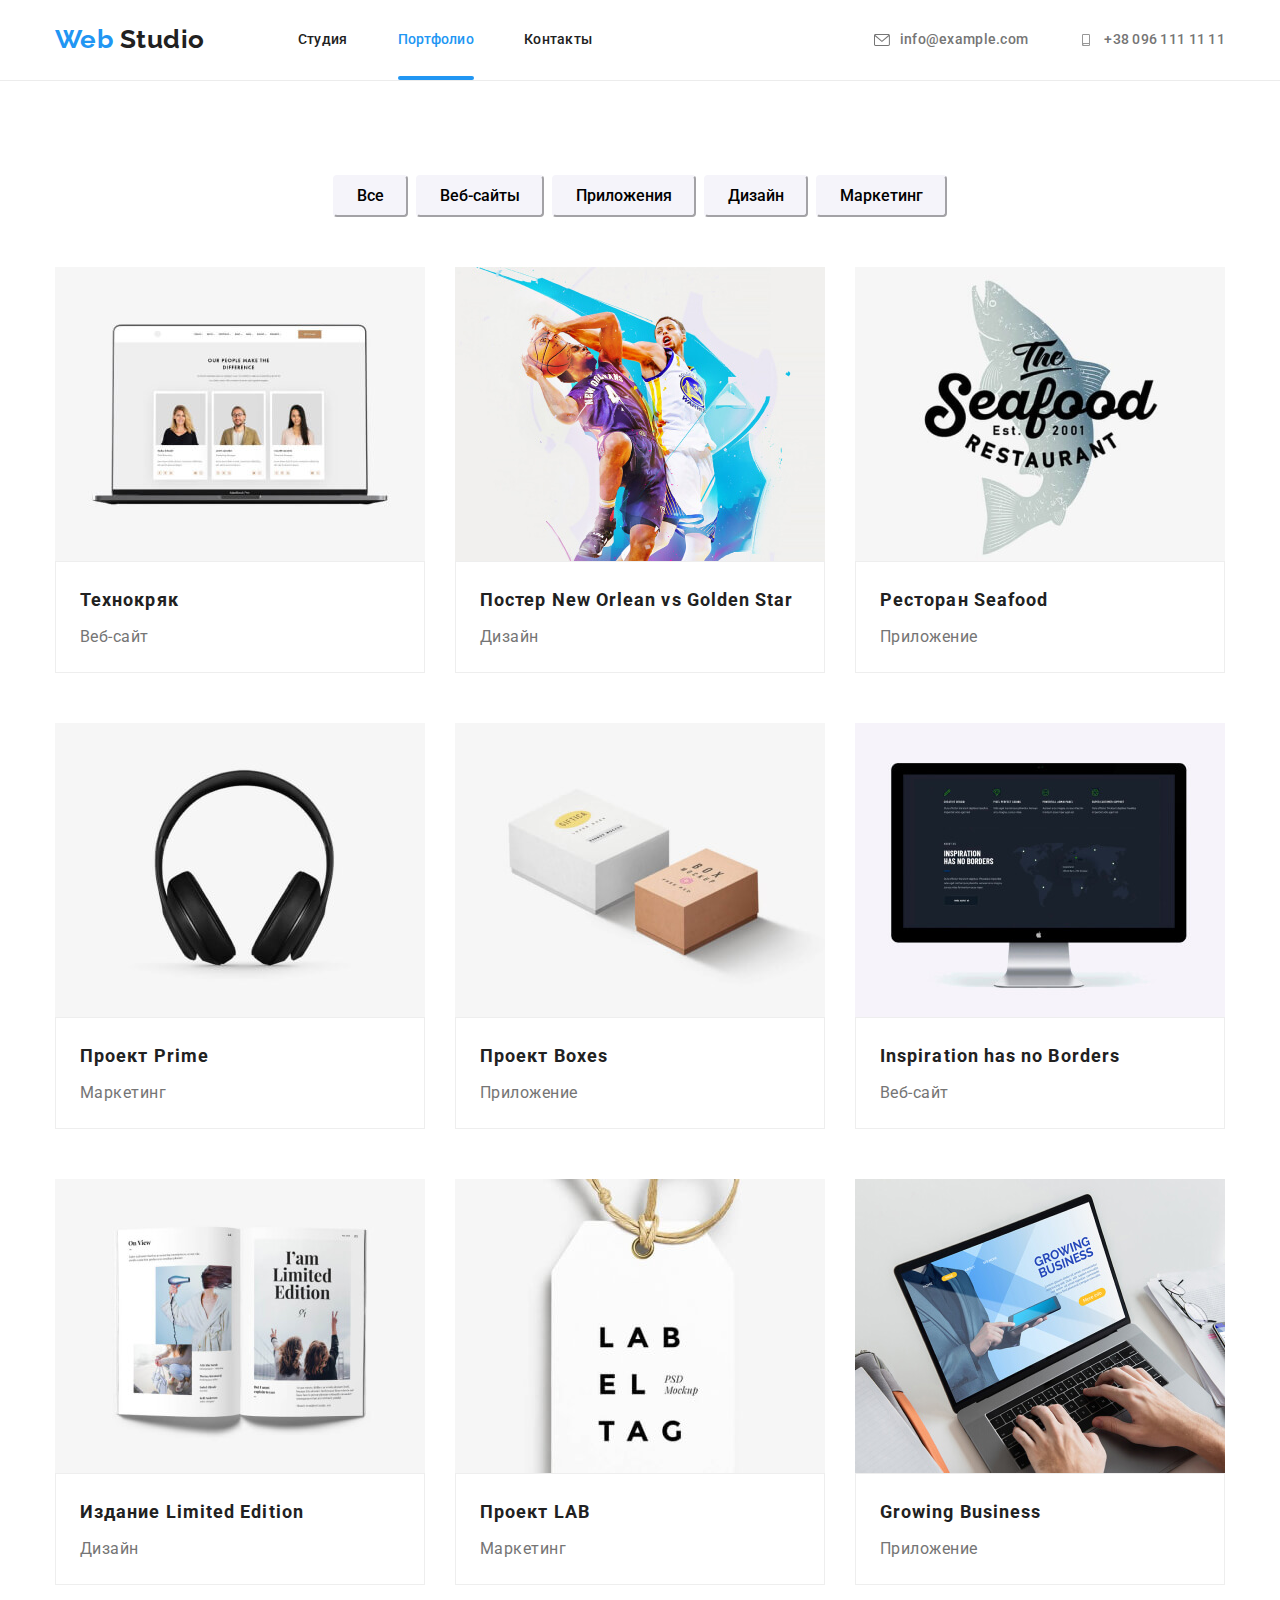
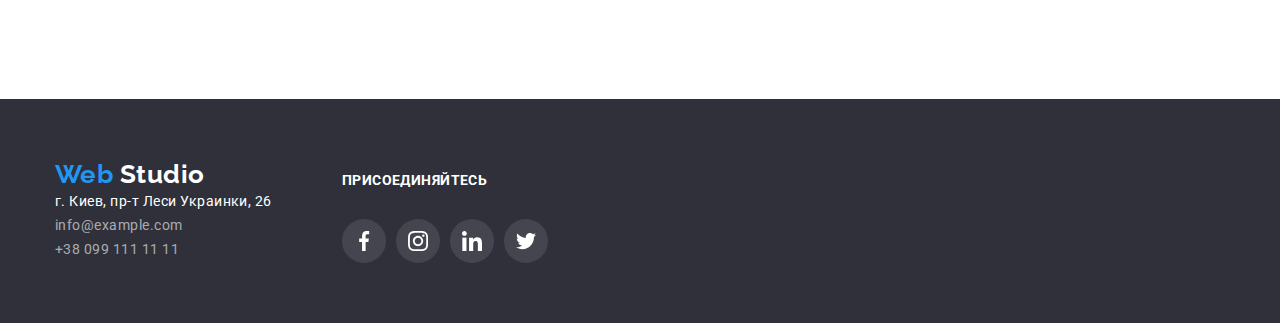
==== portfolio.html @ c6fcae89 "hw6" ====
<!DOCTYPE html>
<html lang="en">

<head>
	<meta charset="UTF-8" />
	<meta name="viewport" content="width=device-width, initial-scale=1.0" />
	<title>Портфолио</title>
	<link
		href="https://fonts.googleapis.com/css2?family=Raleway:wght@700&family=Roboto:wght@400;500;700;900&display=swap"
		rel="stylesheet" />
	<link rel="stylesheet"
		href="https://cdnjs.cloudflare.com/ajax/libs/modern-normalize/1.0.0/modern-normalize.min.css" />
	<link rel="stylesheet" href="./css/styles.css" />
</head>

<body>
	<header>
		<div class="container flex-nav">
			<nav class="main-nav">
				<a href="./index.html" class="logo">
					<span class="logo-focus">Web</span>
					Studio
				</a>
				<ul class="site-nav">
					<li class="nav-item">
						<a class="link" href="./index.html">Студия</a>
					</li>
					<li class="nav-item">
						<a class="link active" href="./portfolio.html">Портфолио</a>
					</li>
					<li class="nav-item"><a class="link" href="">Контакты</a></li>
				</ul>
			</nav>
			<ul class="site-nav">
				<li class="nav-item">
					<a class="header-contacts link" target="_blank" rel="noopener noreferer"
						href="mailto:info@example.com">
						<svg class="contacts-logo">
							<use href="./images/phone/symbol-defs.svg#icon-envelope"></use>
						</svg>
						info@example.com
					</a>
				</li>
				<li class="nav-item">
					<a class="link header-contacts" target="_blank" rel="noopener noreferer"
						href="href"="tel:+380991111111">
						<svg class="contacts-logo">
							<use href="./images/phone/symbol-defs.svg#icon-smartphone"></use>
						</svg>
						+38 096 111 11 11
					</a>
				</li>
			</ul>
		</div>
	</header>
	<main>
		<section class="section">
			<div class="container">
				<ul class="portfolio-filter">
					<li class="filter-item">
						<button type="button" class="filter-button">Все</button>
					</li>
					<li class="filter-item">
						<button type="button" class="filter-button">Веб-сайты</button>
					</li>
					<li class="filter-item">
						<button type="button" class="filter-button">Приложения</button>
					</li>
					<li class="filter-item">
						<button type="button" class="filter-button">Дизайн</button>
					</li>
					<li class="filter-item"><button type="button" class="filter-button">Маркетинг</button></li>
				</ul>

				<h1 class="visually-hidden">Наши работы</h1>
				<ul class="portfolio">
					<li class="portfolio-item">
						<div class="image-overlay">
							<img class="img-block" src="./images/portfolio/img.jpg" width="370" height="294"
								alt="Картинка Технокряк" />
							<div class="text-image">Технокряк это современная площадка распространения
								коронавируса. Компании используют эту платформу для цифрового шпионажа и атак на
								защищённые сервера конкурентов.</div>
						</div>

						<div class="portfolio-text">
							<h2 class="portfolio-title">Технокряк</h2>
							<p class="text">Веб-сайт</p>
						</div>
					</li>
					<li class="portfolio-item">
						<img class="img-block" src="./images/portfolio/img-1.jpg" width="370" height="294"
							alt="Картинка Постер New Orlean vs Golden Star" />

						<div class="portfolio-text">
							<h2 class="portfolio-title">Постер New Orlean vs Golden Star</h2>
							<p class="text">Дизайн</p>
						</div>
					</li>
					<li class="portfolio-item">
						<img class="img-block" src="./images/portfolio/img-2.jpg" width="370" height="294"
							alt="Картинка Ресторан Seafood" />
						<div class="portfolio-text">
							<h2 class="portfolio-title">Ресторан Seafood</h2>
							<p class="text">Приложение</p>
						</div>
					</li>
					<li class="portfolio-item">
						<img class="img-block" src="./images/portfolio/img-3.jpg" width="370" height="294"
							alt="Картинка Проект Prime" />
						<div class="portfolio-text">
							<h2 class="portfolio-title">Проект Prime</h2>
							<p class="text">Маркетинг</p>
						</div>
					</li>
					<li class="portfolio-item">
						<img class="img-block" src="./images/portfolio/img-4.jpg" width="370" height="294"
							alt="Картинка Проект Boxes" />
						<div class="portfolio-text">
							<h2 class="portfolio-title">Проект Boxes</h2>
							<p class="text">Приложение</p>
						</div>
					</li>
					<li class="portfolio-item">
						<img class="img-block" src="./images/portfolio/img-5.jpg" width="370" height="294"
							alt="Картинка Inspiration has no Borders" />
						<div class="portfolio-text">
							<h2 class="portfolio-title">Inspiration has no Borders</h2>
							<p class="text">Веб-сайт</p>
						</div>
					</li>
					<li class="portfolio-item">
						<img class="img-block" src="./images/portfolio/img-6.jpg" width="370" height="294"
							alt="Картинка Издание Limited Edition" />
						<div class="portfolio-text">
							<h2 class="portfolio-title">Издание Limited Edition</h2>
							<p class="text">Дизайн</p>
						</div>
					</li>
					<li class="portfolio-item">
						<img class="img-block" src="./images/portfolio/img-7.jpg" width="370" height="294"
							alt="Картинка Проект LAB" />
						<div class="portfolio-text">
							<h2 class="portfolio-title">Проект LAB</h2>
							<p class="text">Маркетинг</p>
						</div>
					</li>
					<li class="portfolio-item">
						<img class="img-block" src="./images/portfolio/img-8.jpg" width="370" height="294"
							alt="Картинка Growing Business" />
						<div class="portfolio-text">
							<h2 class="portfolio-title">Growing Business</h2>
							<p class="text">Приложение</p>
						</div>
					</li>
				</ul>
			</div>
		</section>
	</main>
	<footer>
		<div class="container flex">
			<div>
				<a href="./index.html" class="logo">
					<span class="logo-focus">Web</span>
					Studio
				</a>
				<address>
					<ul>
						<li>
							<a class="footer-adress" target="_blank" rel="noopener noreferer"
								href="https://goo.gl/maps/dYgreAJpqMBWoAhu7">
								г. Киев, пр-т Леси Украинки, 26
							</a>
						</li>
						<li>
							<a class="footer-adress dark" target="_blank" rel="noopener noreferer"
								href="mailto:info@example.com">
								info@example.com
							</a>
						</li>
						<li>
							<a class="footer-adress dark" target="_blank" rel="noopener noreferer"
								href="tel:+380991111111">
								+38 099 111 11 11
							</a>
						</li>
					</ul>
				</address>
			</div>
			<div class="futer-socials">
				<p class="futer-text">присоединяйтесь</p>
				<ul class="socials">
					<li class="social-icon">
						<a href="" class="social-link black-link">
							<svg class="social-logo">
								<use href="./images/socials/sprite-socials.svg#icon-facebook-1"></use>
							</svg>
						</a>
					</li>
					<li class="social-icon">
						<a href="" class="social-link black-link">
							<svg class="social-logo">
								<use href="./images/socials/sprite-socials.svg#icon-instagram-2"></use>
							</svg>
						</a>
					</li>
					<li class="social-icon">
						<a href="" class="social-link black-link">
							<svg class="social-logo">
								<use href="./images/socials/sprite-socials.svg#icon-linkedin-1"></use>
							</svg>
						</a>
					</li>
					<li class="social-icon">
						<a href="" class="social-link black-link">
							<svg class="social-logo">
								<use href="./images/socials/sprite-socials.svg#icon-twitter-1"></use>
							</svg>
						</a>
					</li>
				</ul>
			</div>
		</div>
	</footer>
</body>

</html>
---- css/styles.css ----
/*main text color #212121; */
/*additional text color #757575;*/
/* accent color text #2196F3; */
/*background color #FFFFFF;*/
/* background top color 2F303A */
/*background team color #F5F4FA;  */
:root {
  --background-color: #ffffff;
  --main-text-color: #757575;
  --focus-color: #2196f3;
  --title-color: #212121;
  --grey-bkg: #f5f4fa;
  --grey-logo: #afb1b8;
}

header {
  border-bottom: 1px solid #ececec;
}

.img-block {
  display: block;
}

.visually-hidden {
  position: absolute !important;
  clip: rect(1px 1px 1px 1px);
  clip: rect(1px, 1px, 1px, 1px);
  padding: 0 !important;
  border: 0 !important;
  height: 1px !important;
  width: 1px !important;
  overflow: hidden;
}

.section {
  padding-bottom: 94px;
  padding-top: 94px;
}

body {
  background-color: var(--background-color);
  color: var(--main-text-color);
  font-family: Roboto, sans-serif;
  letter-spacing: 0.03em;
}

.container {
  width: 1200px;
  padding-left: 15px;
  padding-right: 15px;
  margin-left: auto;
  margin-right: auto;
  /* outline: 2px solid blue; */
}

ul {
  list-style: none;
  margin: 0;
  padding: 0px;
}

h1,
h2,
h3 {
  color: var(--title-color);
  margin-top: 0px;
}

.logo {
  list-style: none;
  color: var(--title-color);
  font-family: Raleway, sans-serif;
  font-weight: 700;
  font-size: 26px;
  line-height: 1.2;
}

.logo-focus {
  color: var(--focus-color);
}

/* a {
  text-decoration: none;
} */

/* site nav */
header * {
  text-decoration: none;
  /* padding-bottom: 32px;
  padding-top: 32px; */
}

.site-nav {
  font-weight: 500;
  font-size: 14px;
  line-height: 1.14;
  letter-spacing: 0.02em;
  text-decoration: none;
  display: flex;
  margin-left: auto;
}

.main-nav {
  display: flex;
  align-items: center;
}

.flex-nav {
  display: flex;
  align-items: center;
  /* padding-bottom: 25px;
  padding-top: 24px; */

}

.header-contacts .link {
  /* display: flex; */
  color: var(--main-text-color);
  align-items: center;
}

.contacts-logo {
  fill: var(--main-text-color);
  width: 16px;
  height: 12px;
  margin-right: 10px;
  transition-property: color;
  transition-duration: 250ms;
  transition-timing-function: cubic-bezier(0.4, 0, 0.2, 1);
}

.main-nav .logo {
  margin-right: 93px;
}

/* .site-nav .nav-item {
  margin-right: 50px;
} */

.site-nav .nav-item:not(:last-child) {
  margin-right: 50px;
}

.site-nav .link:hover,
.site-nav .link:focus {
  color: var(--focus-color);
}

.link:hover .contacts-logo,
.link:focus .contacts-logo {
  fill: var(--focus-color);
}

.link {
  color: var(--title-color);
  display: block;
  padding-top: 32px;
  padding-bottom: 32px;
  transition-property: color;
  transition-duration: 250ms;
  transition-timing-function: cubic-bezier(0.4, 0, 0.2, 1);
}

.header-contacts.link {
  display: flex;
  color: var(--main-text-color);
  align-items: center;
}

.site-nav .link.active {
  color: var(--focus-color);
}

.nav-item {
  position: relative;
}

.active::after {
  content: '';
  position: absolute;
  width: 100%;
  height: 4px;
  border-radius: 2px;
  background-color: var(--focus-color);
  left: 0px;
  bottom: 0px;

}

/* Hero section */
.hero {
  background-color: #2f303a;
  letter-spacing: 0.06em;
  text-align: center;
  padding-top: 200px;
  padding-bottom: 280px;
}

.overlay {
  height: 600px;
  max-width: 1600px;
  margin-left: auto;
  margin-right: auto;
  background-image: linear-gradient(to right, rgba(47, 48, 58, 0.4), rgba(47, 48, 58, 0.4)),
    url(../images/hero/herobg.jpg);
  /* background-image: url(../images/hero/herobg.jpg); */
  background-size: cover;
  background-repeat: no-repeat;
  background-position: top center;
}

.hero .container {
  max-width: 696px;
}

.hero-title {
  color: var(--background-color);
  font-weight: 900;
  font-size: 44px;
  line-height: 1.36;
  text-align: center;
  text-transform: uppercase;
  margin-bottom: 30px;
}

.hero-button {
  color: var(--background-color);
  background-color: var(--focus-color);
  font-weight: 700;
  font-size: 16px;
  border: 0px;
  line-height: 1.87;
  text-align: center;
  border-radius: 4px;
  padding: 10px 32px;
  min-width: 200px;
  box-shadow: 0px 4px 4px rgba(0, 0, 0, 0.15);
}

/* advantages */
.advantage {
  font-size: 14px;
  line-height: 1.71;
}

.adv-list {
  display: flex;
}

.adv-item::before {
  content: "";
  height: 120px;
  display: block;

  background-size: 65px 70px;
  background-repeat: no-repeat;
  background-position: center;
  background-color: var(--grey-bkg);
  border-radius: 4px;
  margin-bottom: 30px;
}

.adv-detail::before {
  background-image: url(../images/hero/icons/Vector.svg);
}

.adv-punctual::before {
  background-image: url(../images/hero/icons/Vector-1.svg);
}

.adv-planing::before {
  background-image: url(../images/hero/icons/Vector-2.svg);
}

.adv-tech::before {
  background-image: url(../images/hero/icons/Vector-3.svg);
}

.adv-item {
  width: calc((100% - 30px * 3) / 4);
}

.adv-item:not(:last-child) {
  margin-right: 30px;
}

.advantage-title {
  font-weight: 700;
  font-size: 14px;
  line-height: 1.14;
  text-transform: uppercase;
  margin-bottom: 10px;
}

.text {
  margin: 0px;
}

/* Section-services */
.section-services {
  padding-top: 0px;
}

.list-services {
  display: flex;
}

.item-services {
  width: calc((100% - 30px * 2) / 3);
  position: relative;
}

.service-title {
  position: absolute;
  display: flex;
  align-items: center;
  justify-content: center;

  left: 0;
  bottom: 0;
  width: 100%;
  height: 70px;
  margin: 0px;
  font-size: 14px;
  line-height: 1.14;
  text-align: center;
  letter-spacing: 0.03em;
  text-transform: uppercase;
  color: var(--background-color);
  background-color: rgba(47, 48, 58, 0.8);
}

.item-services:not(:last-child) {
  margin-right: 30px;
}

/* Section team */
.section-title {
  color: var(--title-color);
  font-weight: 700;
  font-size: 36px;
  line-height: 1.17;
  text-align: center;
  margin-bottom: 50px;
}

.team-list {
  display: flex;
  justify-content: center;
}

.socials {
  display: inline-flex;
  margin-top: 16px;
}

.social-icon:not(:last-child) {
  margin-right: 10px;
}

.social-link {
  display: flex;
  width: 44px;
  height: 44px;
  justify-content: center;
  align-items: center;
  border-radius: 50%;
  transition-property: background-color;
  transition-duration: 250ms;
  transition-timing-function: cubic-bezier(0.4, 0, 0.2, 1);
}

.social-link:hover .social-logo,
.social-link:focus .social-logo {
  fill: var(--background-color);
}

.social-link:hover,
.social-link:focus {
  background-color: var(--focus-color);
}

.social-logo {
  fill: var(--grey-logo);
  width: 20px;
  height: 20px;
  transition-property: fill;
  transition-duration: 250ms;
  transition-timing-function: cubic-bezier(0.4, 0, 0.2, 1);
}

.section-team {
  font-size: 16px;
  line-height: 1.19;
  text-align: center;
  background: var(--grey-bkg);
}

.team-member {
  width: calc((100% - 30px * 3) / 4);
}

.team-member:not(:last-child) {
  margin-right: 30px;
}

.member-title {
  font-weight: 500;
  margin-bottom: 10px;
  margin-top: 30px;
}

.team-member {
  padding-bottom: 30px;
  background-color: var(--background-color);
  box-shadow: 0px 1px 3px rgba(0, 0, 0, 0.12), 0px 1px 1px rgba(0, 0, 0, 0.14), 0px 2px 1px rgba(0, 0, 0, 0.2);
  border-radius: 0px 0px 4px 4px;
}

/* Clients section */
.clients-list {
  display: flex;
}

.client-item {
  width: calc((100% - 30px * 5) / 6);
}

.client-item:not(:last-child) {
  margin-right: 30px;
}

.client-link {
  padding: 20px;
  text-align: center;
  display: block;
  height: 90px;
  color: var(--grey-logo);
  border: 1px solid var(--grey-logo);
  border-radius: 4px;
  transition-property: color, border;
  transition-duration: 250ms;
  transition-timing-function: cubic-bezier(0.4, 0, 0.2, 1);
}

.client-link:hover,
.client-link:focus {
  color: var(--focus-color);
  border: 1px solid var(--focus-color);
}

.client-logo {
  fill: currentColor;
  height: 100%;
  width: 100%;

}

/* footer */
footer {
  background-color: #2f303a;
  padding-top: 60px;
  padding-bottom: 60px;
}

footer .logo {
  color: var(--background-color);
  text-decoration: none;
  margin-bottom: 20px;
}

.footer-adress {
  font-size: 14px;
  line-height: 1.71;
  color: var(--background-color);
  font-style: normal;
  text-decoration: none;
  margin-bottom: 9px;
}

.black-link {
  background-color: rgba(255, 255, 255, 0.1);
}

.black-link .social-logo {
  fill: var(--background-color);
}

.futer-text {
  font-family: Roboto, sans-serif;
  font-style: normal;
  font-weight: bold;
  font-size: 14px;
  line-height: 1.14;
  letter-spacing: 0.03em;
  text-transform: uppercase;

  color: var(--background-color);
}

.flex {
  display: flex;
}

.futer-socials {
  margin-left: 70px;
}

.dark {
  color: rgba(255, 255, 255, 0.6);
}

/* Bakdrop віпадающее окно */
.backdrop {
  padding: 50px;
  position: fixed;
  top: 0;
  right: 0;
  width: 100%;
  height: 100%;
  background: rgba(0, 0, 0, 0.2);
  transition-duration: 250ms;
  transition-timing-function: cubic-bezier(0.4, 0, 0.2, 1);
}

.backdrop.is-hidden {
  opacity: 0;
  pointer-events: none;
}

.form-logo {
  width: 15px;
  height: 15px;
  fill: var(--title-color);
  position: absolute;
  top: 50%;
  transform: translateY(-50%);
  left: 15px;


}

.input-name {
  position: absolute;
  left: 0px;
  top: -4px;
  transform: translateY(-100%);

}

.modal {
  /* min-width: 528px;
  min-height: 581px;
  background-color: var(--background-color);
  position: absolute;
  top: 50%;
  left: 50%;
  transform: translate(-50%, -50%); */

}


.modal-form {
  min-width: 528px;
  min-height: 581px;
  margin-left: auto;
  margin-right: auto;
  background-color: var(--background-color);
  position: absolute;
  top: 50%;
  left: 50%;
  transform: translate(-50%, -50%);
  padding: 40px 39px 40px 41px;
  box-shadow: 0px 1px 3px rgba(0, 0, 0, 0.12), 0px 1px 1px rgba(0, 0, 0, 0.14), 0px 2px 1px rgba(0, 0, 0, 0.2);
  border-radius: 4px;
  text-align: center;

}

.form-title {
  font-size: 20px;
  line-height: 1.15;
  text-align: center;
  letter-spacing: 0.03em;
  margin-bottom: 30px;
}

.form-field {
  font-size: 12px;
  line-height: 1.167;
  letter-spacing: 0.01em;
  margin-bottom: 28px;
  text-align: left;
}

.form-label {
  display: flex;
  flex-direction: column;
  position: relative;

}

.form-input {
  border: 1px solid rgba(33, 33, 33, 0.2);
  border-radius: 4px;
  padding: 0px 0px 0px 42px;
  min-height: 40px;
}

.form-field textarea::placeholder {
  color: rgba(117, 117, 117, 0.5);
}

.form-button {
  color: var(--background-color);
  background-color: var(--focus-color);
  font-weight: 700;
  font-size: 16px;
  border: 0px;
  line-height: 1.875;
  border-radius: 4px;
  padding: 10px 55px;
  min-width: 200px;
  box-shadow: 0px 4px 4px rgba(0, 0, 0, 0.15);
  margin-top: 30px;
}


.modal-button {
  position: absolute;
  padding: 0px;
  top: 4px;
  right: 4px;
  border: none;
  border-radius: 50%;
  background-color: var(--background-color);
}

/* portfolio styles */
.portfolio {
  display: flex;
  flex-wrap: wrap;
  margin: -15px;
}

.portfolio-item {
  /* border: 1px solid #eeeeee; */
  padding-bottom: 20px;
  margin: 15px;
  /* width: 370px; */
  width: calc((100% - 15px * 6) / 3);
}

.portfolio-title {
  color: var(--title-color);
}

.filter-button {
  background-color: var(--grey-bkg);
  font-weight: 500;
  font-size: 16px;
  line-height: 1.62;
  border-radius: 4px;
  padding: 6px 22px;
  border-color: var(--grey-bkg);

  transition-property: color, background-color, bordborder-color, box-shadow;
  transition-duration: 250ms;
  transition-timing-function: cubic-bezier(0.4, 0, 0.2, 1);

}

.filter-button:hover,
.filter-button:focus {
  color: var(--background-color);
  background-color: var(--focus-color);
  border-color: var(--focus-color);
  box-shadow: 0px 3px 1px rgba(0, 0, 0, 0.1), 0px 1px 2px rgba(0, 0, 0, 0.08), 0px 2px 2px rgba(0, 0, 0, 0.12);
}

.portfolio-filter {
  display: flex;
  justify-content: center;
  margin-bottom: 50px;
}

.filter-item:not(:last-child) {
  margin-right: 8px;
}

.image-overlay {
  position: relative;
  overflow: hidden;
}

.text-image {
  position: absolute;
  width: 100%;
  height: 100%;
  left: 0;
  bottom: 0;
  padding: 63px 24px;
  /* font-family: Roboto;
font-style: normal;
font-weight: normal; */
  font-size: 18px;
  line-height: 1.56;
  letter-spacing: 0.03em;
  color: var(--background-color);
  background-color: rgba(33, 150, 243, 0.9);
  transform: translateY(100%);
}

.is-hidden {
  opacity: 0;
  pointer-events: none;
}

.portfolio-item:hover .text-image {
  transform: translateY(0%);
  transition-duration: 250ms;
  transition-timing-function: cubic-bezier(0.4, 0, 0.2, 1);

}

.portfolio-title {
  font-size: 18px;
  line-height: 2;
  letter-spacing: 0.06em;
  /* margin-top: 20px; */
  margin-bottom: 4px;
}

.portfolio-text {
  border: 1px solid #eeeeee;
  padding: 20px 24px;
}

.portfolio-item .text {
  font-size: 16px;
  line-height: 1.87;
}
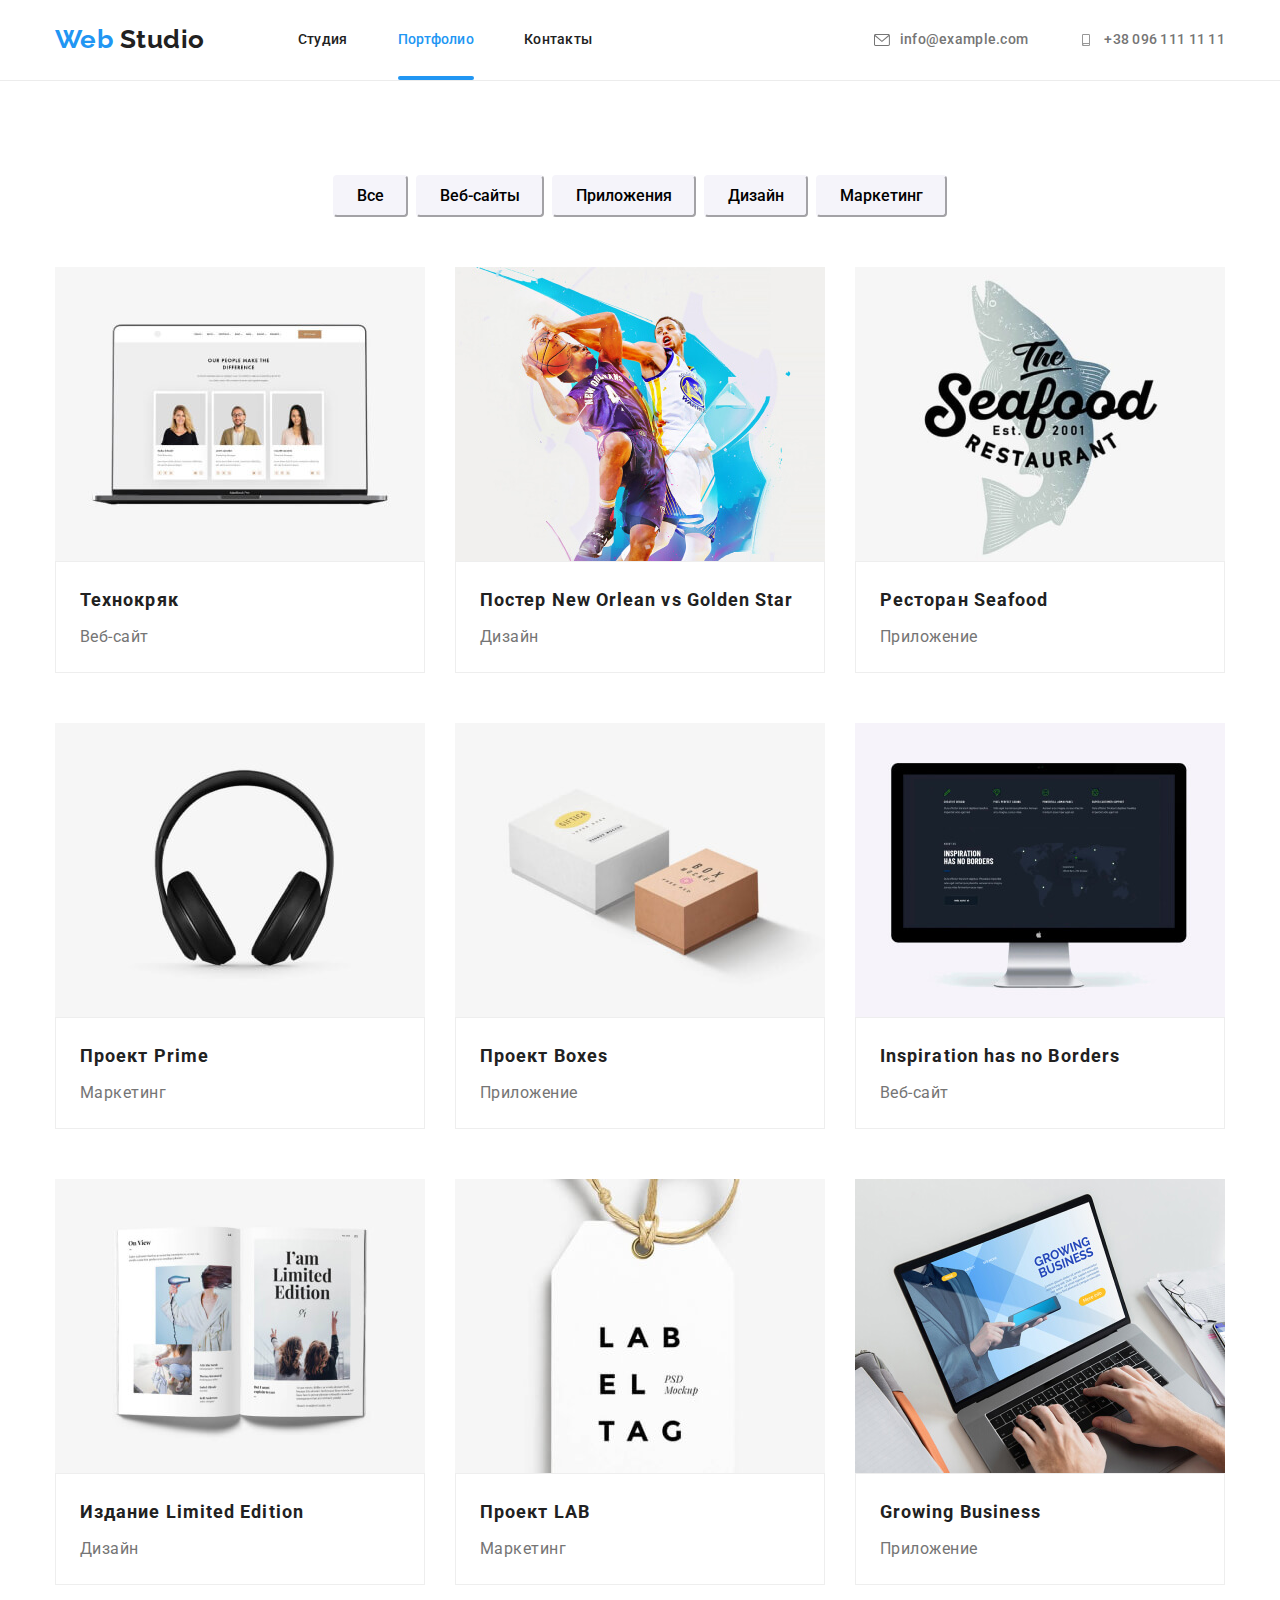
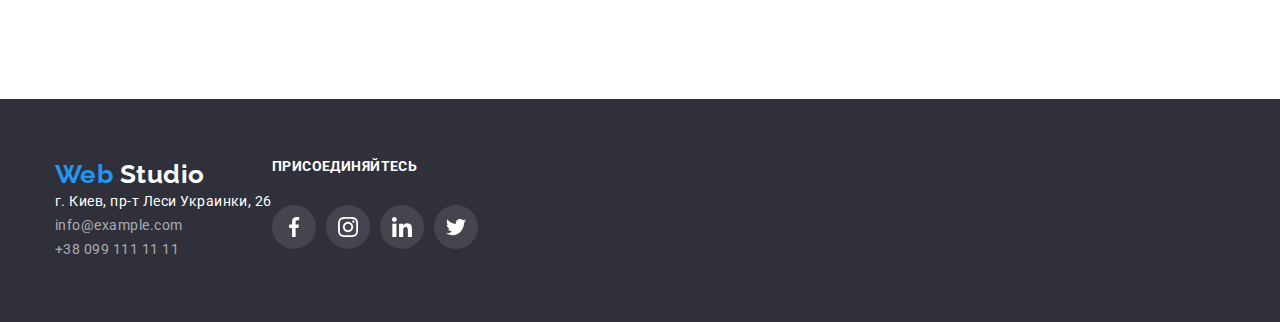
==== commit e3aa4c03: "HW 6 + исправления" ====
--- a/portfolio.html
+++ b/portfolio.html
@@ -10,7 +10,7 @@
 		rel="stylesheet" />
 	<link rel="stylesheet"
 		href="https://cdnjs.cloudflare.com/ajax/libs/modern-normalize/1.0.0/modern-normalize.min.css" />
-	<link rel="stylesheet" href="./css/styles.css" />
+	<link rel="stylesheet" href="./css/main.min.css" />
 </head>
 
 <body>
--- a/css/main.min.css
+++ b/css/main.min.css
@@ -0,0 +1,2 @@
+:root{--background-color: #ffffff;--main-text-color: #757575;--focus-color: #2196f3;--title-color: #212121;--grey-bkg: #f5f4fa;--grey-logo: #afb1b8}header{border-bottom:1px solid #ececec}.img-block{display:block}.visually-hidden{position:absolute !important;clip:rect(1px 1px 1px 1px);clip:rect(1px, 1px, 1px, 1px);padding:0 !important;border:0 !important;height:1px !important;width:1px !important;overflow:hidden}.section{padding-bottom:94px;padding-top:94px}body{background-color:var(--background-color);color:var(--main-text-color);font-family:Roboto, sans-serif;letter-spacing:0.03em}.container{width:1200px;padding-left:15px;padding-right:15px;margin-left:auto;margin-right:auto}ul{list-style:none;margin:0;padding:0px}h1,h2,h3{color:var(--title-color);margin-top:0px}.logo{list-style:none;color:var(--title-color);font-family:Raleway, sans-serif;font-weight:700;font-size:26px;line-height:1.2}.logo-focus{color:var(--focus-color)}header *{text-decoration:none}.site-nav{font-weight:500;font-size:14px;line-height:1.14;letter-spacing:0.02em;text-decoration:none;display:flex;margin-left:auto}.main-nav{display:flex;align-items:center}.flex-nav{display:flex;align-items:center}.header-contacts .link{color:var(--main-text-color);align-items:center}.contacts-logo{fill:var(--main-text-color);width:16px;height:12px;margin-right:10px;transition-property:color;transition-duration:250ms;transition-timing-function:cubic-bezier(0.4, 0, 0.2, 1)}.main-nav .logo{margin-right:93px}.site-nav .nav-item:not(:last-child){margin-right:50px}.site-nav .link:hover,.site-nav .link:focus{color:var(--focus-color)}.link:hover .contacts-logo,.link:focus .contacts-logo{fill:var(--focus-color)}.link{color:var(--title-color);display:block;padding-top:32px;padding-bottom:32px;transition-property:color;transition-duration:250ms;transition-timing-function:cubic-bezier(0.4, 0, 0.2, 1)}.header-contacts.link{display:flex;color:var(--main-text-color);align-items:center}.site-nav .link.active{color:var(--focus-color)}.nav-item{position:relative}.active::after{content:'';position:absolute;width:100%;height:4px;border-radius:2px;background-color:var(--focus-color);left:0px;bottom:0px}.hero{background-color:#2f303a;letter-spacing:0.06em;text-align:center;padding-top:200px;padding-bottom:280px}.overlay{height:600px;max-width:1600px;margin-left:auto;margin-right:auto;background-image:linear-gradient(to right, rgba(47,48,58,0.4), rgba(47,48,58,0.4)),url(../images/hero/herobg.jpg);background-size:cover;background-repeat:no-repeat;background-position:top center}.hero .container{max-width:696px}.hero-title{color:var(--background-color);font-weight:900;font-size:44px;line-height:1.36;text-align:center;text-transform:uppercase;margin-bottom:30px}.hero-button{color:var(--background-color);background-color:var(--focus-color);font-weight:700;font-size:16px;border:0px;line-height:1.87;text-align:center;border-radius:4px;padding:10px 32px;min-width:200px;box-shadow:0px 4px 4px rgba(0,0,0,0.15)}.advantage{font-size:14px;line-height:1.71}.adv-list{display:flex}.adv-item::before{content:"";height:120px;display:block;background-size:65px 70px;background-repeat:no-repeat;background-position:center;background-color:var(--grey-bkg);border-radius:4px;margin-bottom:30px}.adv-detail::before{background-image:url(../images/hero/icons/Vector.svg)}.adv-punctual::before{background-image:url(../images/hero/icons/Vector-1.svg)}.adv-planing::before{background-image:url(../images/hero/icons/Vector-2.svg)}.adv-tech::before{background-image:url(../images/hero/icons/Vector-3.svg)}.adv-item{width:calc((100% - 30px * 3) / 4)}.adv-item:not(:last-child){margin-right:30px}.advantage-title{font-weight:700;font-size:14px;line-height:1.14;text-transform:uppercase;margin-bottom:10px}.text{margin:0px}.section-services{padding-top:0px}.list-services{display:flex}.item-services{width:calc((100% - 30px * 2) / 3);position:relative}.service-image{display:block}.service-title{position:absolute;padding-top:27px;padding-bottom:27px;left:0;bottom:0;width:100%;height:70px;margin:0px;font-size:14px;line-height:1.14;text-align:center;letter-spacing:0.03em;text-transform:uppercase;color:var(--background-color);background-color:rgba(47,48,58,0.8)}.item-services:not(:last-child){margin-right:30px}.section-title{color:var(--title-color);font-weight:700;font-size:36px;line-height:1.17;text-align:center;margin-bottom:50px}.team-list{display:flex;justify-content:center}.socials{display:inline-flex;margin-top:16px}.social-icon:not(:last-child){margin-right:10px}.social-link{display:flex;width:44px;height:44px;justify-content:center;align-items:center;border-radius:50%;transition-property:background-color;transition-duration:250ms;transition-timing-function:cubic-bezier(0.4, 0, 0.2, 1)}.social-link:hover .social-logo,.social-link:focus .social-logo{fill:var(--background-color)}.social-link:hover,.social-link:focus{background-color:var(--focus-color)}.social-logo{fill:var(--grey-logo);width:20px;height:20px;transition-property:fill;transition-duration:250ms;transition-timing-function:cubic-bezier(0.4, 0, 0.2, 1)}.section-team{font-size:16px;line-height:1.19;text-align:center;background:var(--grey-bkg)}.team-member{width:calc((100% - 30px * 3) / 4)}.team-member:not(:last-child){margin-right:30px}.member-title{font-weight:500;margin-bottom:10px;margin-top:30px}.team-member{padding-bottom:30px;background-color:var(--background-color);box-shadow:0px 1px 3px rgba(0,0,0,0.12),0px 1px 1px rgba(0,0,0,0.14),0px 2px 1px rgba(0,0,0,0.2);border-radius:0px 0px 4px 4px}.clients-list{display:flex}.client-item{width:calc((100% - 30px * 5) / 6)}.client-item:not(:last-child){margin-right:30px}.client-link{padding:20px;text-align:center;display:block;height:90px;color:var(--grey-logo);border:1px solid var(--grey-logo);border-radius:4px;transition-property:color, border;transition-duration:250ms;transition-timing-function:cubic-bezier(0.4, 0, 0.2, 1)}.client-link:hover,.client-link:focus{color:var(--focus-color);border:1px solid var(--focus-color)}.client-logo{fill:currentColor;height:100%;width:100%}footer{background-color:#2f303a;padding-top:60px;padding-bottom:60px}footer .logo{color:var(--background-color);text-decoration:none;margin-bottom:20px}.footer-adress{font-size:14px;line-height:1.71;color:var(--background-color);font-style:normal;text-decoration:none;margin-bottom:9px}.black-link{background-color:rgba(255,255,255,0.1)}.black-link .social-logo{fill:var(--background-color)}.futer-text{font-family:Roboto, sans-serif;font-style:normal;font-weight:bold;font-size:14px;line-height:1.14;letter-spacing:0.03em;text-transform:uppercase;margin-top:0px;color:var(--background-color)}.flex{display:flex}.futer-block{width:calc((100% - 30px * 3) / 4);margin-right:30px}.dark{color:rgba(255,255,255,0.6)}.mailing-block{width:calc((100% - 30px * 3) / 2 + 30px)}.mailing-button{display:inline-flex;align-items:center;color:var(--background-color);background-color:var(--focus-color);min-width:200px;height:50px;font-weight:700;font-size:16px;padding:10px 13px 13px 29px;border:0px;line-height:1.875;border-radius:4px}.mailing-icon{width:24px;height:24px;background-repeat:no-repeat;background-size:contain;margin-left:10px;background-image:url(../images/forms/SVG/icon-send.svg)}.mailing-input{min-width:358px;min-height:50px;border:1px solid rgba(255,255,255,0.3);box-shadow:0px 4px 4px rgba(0,0,0,0.15);border-radius:4px;background-color:#2f303a}.backdrop{padding:50px;position:fixed;top:0;right:0;width:100%;height:100%;background:rgba(0,0,0,0.2);transition-duration:250ms;transition-timing-function:cubic-bezier(0.4, 0, 0.2, 1)}.backdrop.is-hidden{opacity:0;pointer-events:none}.form-logo{width:15px;height:15px;fill:var(--title-color);position:absolute;top:50%;transform:translateY(-50%);left:15px}.input-name{position:absolute;left:0px;top:-4px;transform:translateY(-100%)}.modal-form{min-width:528px;min-height:581px;margin-left:auto;margin-right:auto;background-color:var(--background-color);position:absolute;top:50%;left:50%;transform:translate(-50%, -50%);padding:40px 39px 40px 41px;box-shadow:0px 1px 3px rgba(0,0,0,0.12),0px 1px 1px rgba(0,0,0,0.14),0px 2px 1px rgba(0,0,0,0.2);border-radius:4px;text-align:center}.form-title{font-size:20px;line-height:1.15;text-align:center;letter-spacing:0.03em;margin-bottom:30px}.form-field{font-size:12px;line-height:1.167;letter-spacing:0.01em;text-align:left;margin-bottom:28px}.form-field:last-of-type{margin-bottom:0px}.form-label{display:flex;flex-direction:column;position:relative}.form-input{border:1px solid rgba(33,33,33,0.2);border-radius:4px;padding:0px 0px 0px 42px;min-height:40px}.form-textarea{border:1px solid rgba(33,33,33,0.2);border-radius:4px;min-height:120px;padding:12px 16px}.checkbox-label{display:block;position:relative;font-size:14px;line-height:1.714;margin-top:20px;margin-bottom:30px}.checkbox-label a{color:var(--focus-color)}.form-input:focus{outline-color:var(--focus-color)}.form-label:focus-within .form-logo{fill:var(--focus-color)}.form-textarea:focus{outline-color:var(--focus-color)}.form-checkbox{appearance:none;position:absolute}.checkbox-icon{display:inline-block;position:absolute;left:0px;top:50%;transform:translateY(-50%);width:16px;height:15px;border:2px solid var(--title-color);border-radius:2px}.form-checkbox:checked+.checkbox-icon{background-image:url(../images/forms/SVG/Vector-5.svg);background-size:contain;border-color:transparent;background-color:var(--focus-color);background-origin:border-box}textarea::placeholder{color:rgba(117,117,117,0.5)}.form-button{color:var(--background-color);background-color:var(--focus-color);font-weight:700;font-size:16px;border:0px;line-height:1.875;border-radius:4px;padding:10px 55px;min-width:200px;box-shadow:0px 4px 4px rgba(0,0,0,0.15)}.modal-button{position:absolute;padding:0px;top:4px;right:4px;border:none;border-radius:50%;background-color:var(--background-color)}.portfolio{display:flex;flex-wrap:wrap;margin:-15px}.portfolio-item{padding-bottom:20px;margin:15px;width:calc((100% - 15px * 6) / 3)}.portfolio-title{color:var(--title-color)}.filter-button{background-color:var(--grey-bkg);font-weight:500;font-size:16px;line-height:1.62;border-radius:4px;padding:6px 22px;border-color:var(--grey-bkg);transition-property:color, background-color, bordborder-color, box-shadow;transition-duration:250ms;transition-timing-function:cubic-bezier(0.4, 0, 0.2, 1)}.filter-button:hover,.filter-button:focus{color:var(--background-color);background-color:var(--focus-color);border-color:var(--focus-color);box-shadow:0px 3px 1px rgba(0,0,0,0.1),0px 1px 2px rgba(0,0,0,0.08),0px 2px 2px rgba(0,0,0,0.12)}.portfolio-filter{display:flex;justify-content:center;margin-bottom:50px}.filter-item:not(:last-child){margin-right:8px}.image-overlay{position:relative;overflow:hidden}.text-image{position:absolute;width:100%;height:100%;left:0;bottom:0;padding:63px 24px;font-size:18px;line-height:1.56;letter-spacing:0.03em;color:var(--background-color);background-color:rgba(33,150,243,0.9);transform:translateY(100%)}.is-hidden{opacity:0;pointer-events:none}.portfolio-item:hover .text-image{transform:translateY(0%);transition-duration:250ms;transition-timing-function:cubic-bezier(0.4, 0, 0.2, 1)}.portfolio-title{font-size:18px;line-height:2;letter-spacing:0.06em;margin-bottom:4px}.portfolio-text{border:1px solid #eeeeee;padding:20px 24px}.portfolio-item .text{font-size:16px;line-height:1.87}
+/*# sourceMappingURL=main.min.css.map */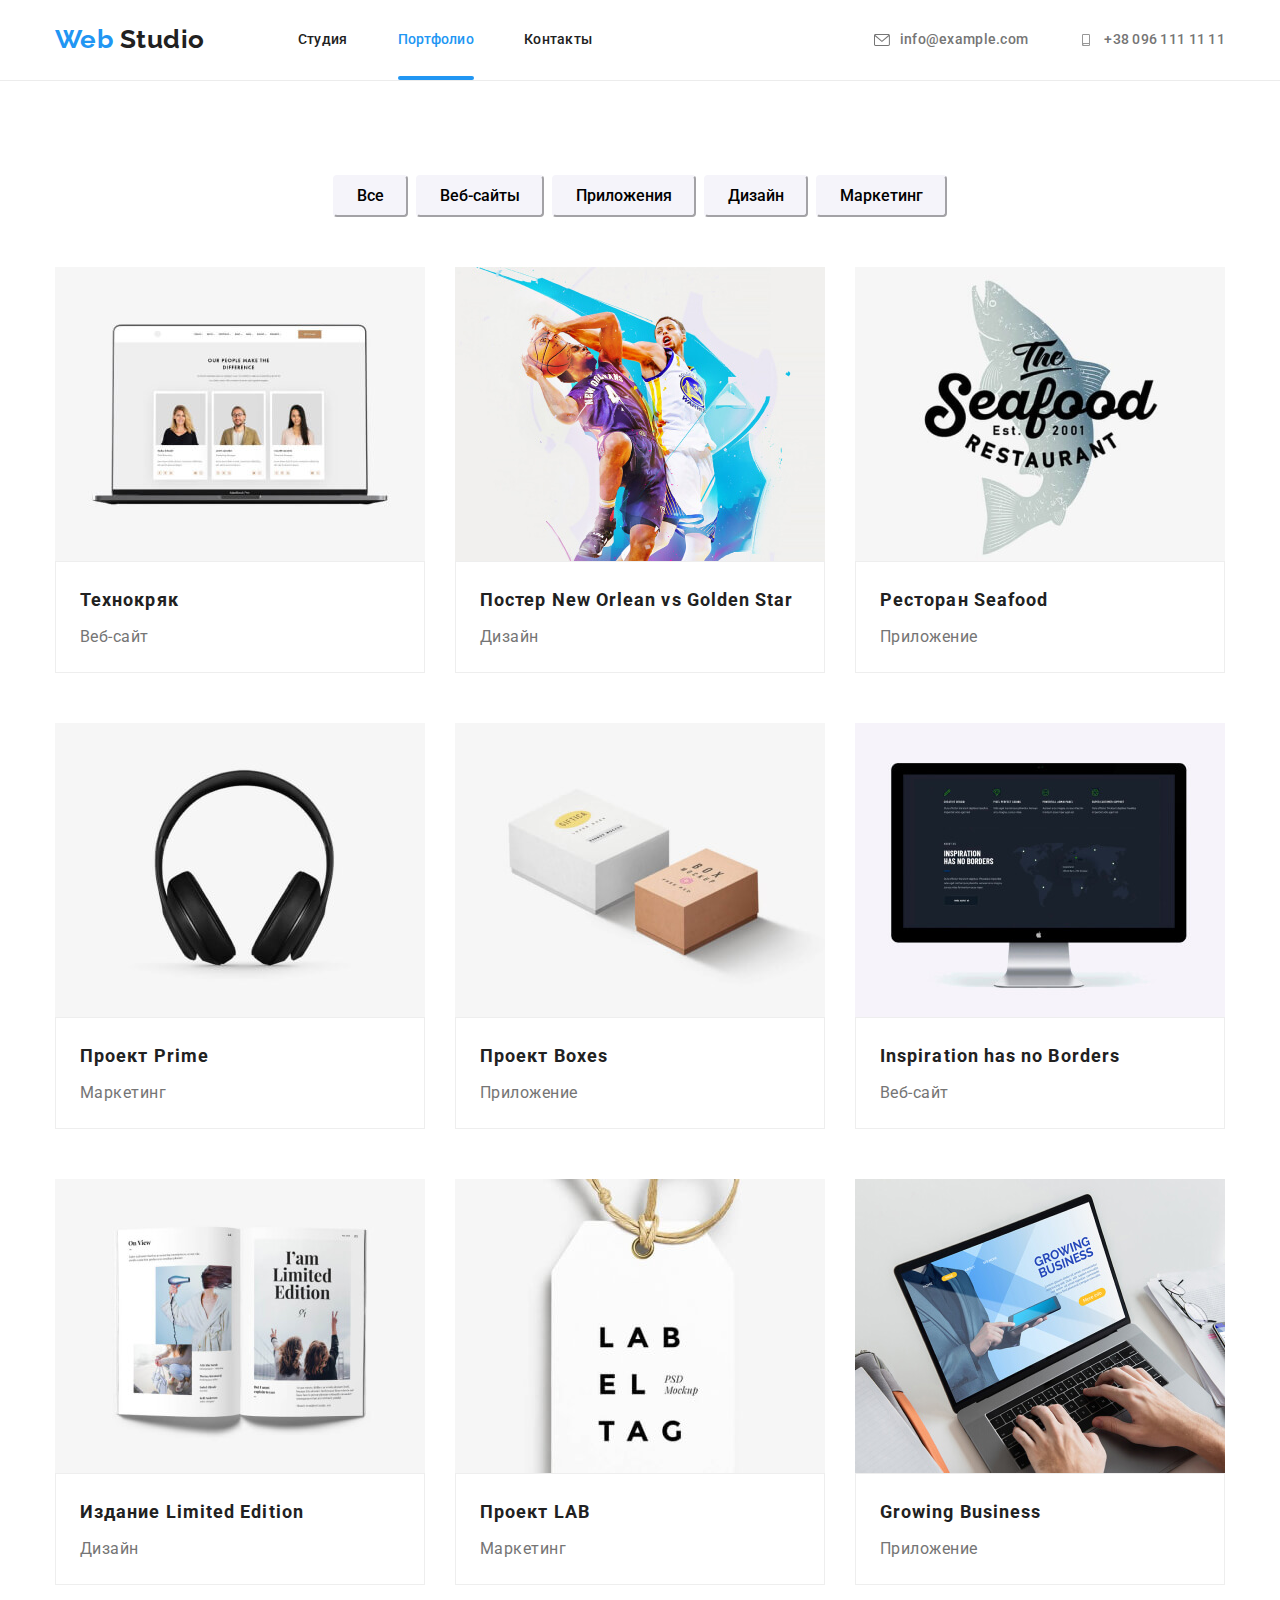
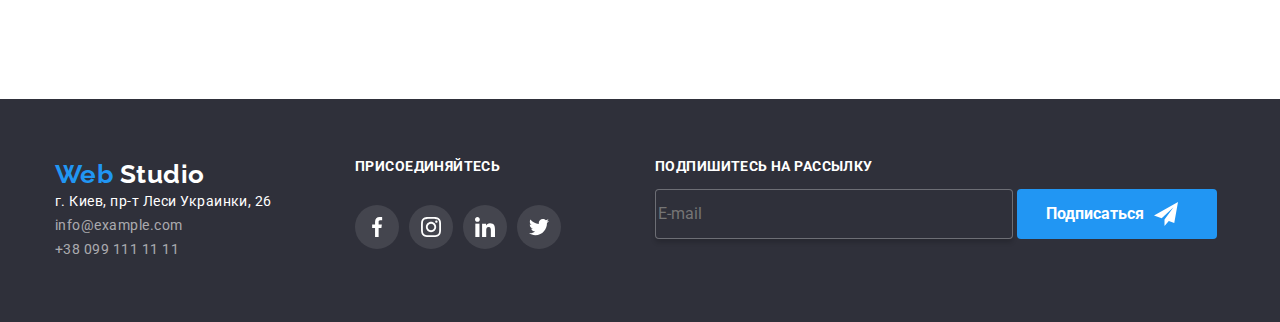
==== commit 70a3535e: "Исправил ошибки+ доделал 6 дз" ====
--- a/portfolio.html
+++ b/portfolio.html
@@ -75,6 +75,7 @@
 				<h1 class="visually-hidden">Наши работы</h1>
 				<ul class="portfolio">
 					<li class="portfolio-item">
+						<a href="" class="portfolio-card">
 						<div class="image-overlay">
 							<img class="img-block" src="./images/portfolio/img.jpg" width="370" height="294"
 								alt="Картинка Технокряк" />
@@ -82,146 +83,212 @@
 								коронавируса. Компании используют эту платформу для цифрового шпионажа и атак на
 								защищённые сервера конкурентов.</div>
 						</div>
-
-						<div class="portfolio-text">
+							<div class="portfolio-text">
 							<h2 class="portfolio-title">Технокряк</h2>
 							<p class="text">Веб-сайт</p>
 						</div>
-					</li>
-					<li class="portfolio-item">
-						<img class="img-block" src="./images/portfolio/img-1.jpg" width="370" height="294"
+						</a>
+					</li>
+					<li class="portfolio-item">
+						<a href="" class="portfolio-card">
+							<div class="image-overlay">
+							<img class="img-block" src="./images/portfolio/img-1.jpg" width="370" height="294"
 							alt="Картинка Постер New Orlean vs Golden Star" />
-
+							<div class="text-image">Технокряк это современная площадка распространения
+							коронавируса. Компании используют эту платформу для цифрового шпионажа и атак на
+							защищённые сервера конкурентов.</div>
+							</div>
 						<div class="portfolio-text">
 							<h2 class="portfolio-title">Постер New Orlean vs Golden Star</h2>
 							<p class="text">Дизайн</p>
 						</div>
-					</li>
-					<li class="portfolio-item">
+						</a>
+					</li>
+					<li class="portfolio-item">
+						<a href="" class="portfolio-card">
+							<div class="image-overlay">
 						<img class="img-block" src="./images/portfolio/img-2.jpg" width="370" height="294"
 							alt="Картинка Ресторан Seafood" />
+							<div class="text-image">Технокряк это современная площадка распространения
+								коронавируса. Компании используют эту платформу для цифрового шпионажа и атак на
+								защищённые сервера конкурентов.</div>
+							</div>
 						<div class="portfolio-text">
 							<h2 class="portfolio-title">Ресторан Seafood</h2>
 							<p class="text">Приложение</p>
 						</div>
-					</li>
-					<li class="portfolio-item">
+						</a>
+					</li>
+					<li class="portfolio-item">
+						<a href="" class="portfolio-card">
+							<div class="image-overlay">
 						<img class="img-block" src="./images/portfolio/img-3.jpg" width="370" height="294"
 							alt="Картинка Проект Prime" />
+							<div class="text-image">Технокряк это современная площадка распространения
+								коронавируса. Компании используют эту платформу для цифрового шпионажа и атак на
+								защищённые сервера конкурентов.</div>
+							</div>
 						<div class="portfolio-text">
 							<h2 class="portfolio-title">Проект Prime</h2>
 							<p class="text">Маркетинг</p>
 						</div>
-					</li>
-					<li class="portfolio-item">
+						</a>
+					</li>
+					<li class="portfolio-item">
+						<a href="" class="portfolio-card">
+							<div class="image-overlay">
 						<img class="img-block" src="./images/portfolio/img-4.jpg" width="370" height="294"
 							alt="Картинка Проект Boxes" />
+							<div class="text-image">Технокряк это современная площадка распространения
+								коронавируса. Компании используют эту платформу для цифрового шпионажа и атак на
+								защищённые сервера конкурентов.</div>
+							</div>
 						<div class="portfolio-text">
 							<h2 class="portfolio-title">Проект Boxes</h2>
 							<p class="text">Приложение</p>
 						</div>
-					</li>
-					<li class="portfolio-item">
+						</a>
+					</li>
+					<li class="portfolio-item">
+						<a href="" class="portfolio-card">
+							<div class="image-overlay">
 						<img class="img-block" src="./images/portfolio/img-5.jpg" width="370" height="294"
 							alt="Картинка Inspiration has no Borders" />
+							<div class="text-image">Технокряк это современная площадка распространения
+								коронавируса. Компании используют эту платформу для цифрового шпионажа и атак на
+								защищённые сервера конкурентов.</div>
+							</div>
 						<div class="portfolio-text">
 							<h2 class="portfolio-title">Inspiration has no Borders</h2>
 							<p class="text">Веб-сайт</p>
 						</div>
-					</li>
-					<li class="portfolio-item">
+						</a>
+					</li>
+					<li class="portfolio-item">
+						<a href="" class="portfolio-card">
+							<div class="image-overlay">
 						<img class="img-block" src="./images/portfolio/img-6.jpg" width="370" height="294"
 							alt="Картинка Издание Limited Edition" />
+							<div class="text-image">Технокряк это современная площадка распространения
+								коронавируса. Компании используют эту платформу для цифрового шпионажа и атак на
+								защищённые сервера конкурентов.</div>
+							</div>
 						<div class="portfolio-text">
 							<h2 class="portfolio-title">Издание Limited Edition</h2>
 							<p class="text">Дизайн</p>
 						</div>
-					</li>
-					<li class="portfolio-item">
+						</a>
+					</li>
+					<li class="portfolio-item">
+						<a href="" class="portfolio-card">
+							<div class="image-overlay">
 						<img class="img-block" src="./images/portfolio/img-7.jpg" width="370" height="294"
 							alt="Картинка Проект LAB" />
+							<div class="text-image">Технокряк это современная площадка распространения
+								коронавируса. Компании используют эту платформу для цифрового шпионажа и атак на
+								защищённые сервера конкурентов.</div>
+							</div>
 						<div class="portfolio-text">
 							<h2 class="portfolio-title">Проект LAB</h2>
 							<p class="text">Маркетинг</p>
 						</div>
-					</li>
-					<li class="portfolio-item">
+						</a>
+					</li>
+					<li class="portfolio-item">
+						<a href="" class="portfolio-card">
+							<div class="image-overlay">
 						<img class="img-block" src="./images/portfolio/img-8.jpg" width="370" height="294"
 							alt="Картинка Growing Business" />
+							<div class="text-image">Технокряк это современная площадка распространения
+								коронавируса. Компании используют эту платформу для цифрового шпионажа и атак на
+								защищённые сервера конкурентов.</div>
+							</div>
 						<div class="portfolio-text">
 							<h2 class="portfolio-title">Growing Business</h2>
 							<p class="text">Приложение</p>
 						</div>
+						</a>
 					</li>
 				</ul>
 			</div>
 		</section>
 	</main>
-	<footer>
-		<div class="container flex">
-			<div>
-				<a href="./index.html" class="logo">
-					<span class="logo-focus">Web</span>
-					Studio
-				</a>
-				<address>
-					<ul>
-						<li>
-							<a class="footer-adress" target="_blank" rel="noopener noreferer"
-								href="https://goo.gl/maps/dYgreAJpqMBWoAhu7">
-								г. Киев, пр-т Леси Украинки, 26
-							</a>
-						</li>
-						<li>
-							<a class="footer-adress dark" target="_blank" rel="noopener noreferer"
-								href="mailto:info@example.com">
-								info@example.com
-							</a>
-						</li>
-						<li>
-							<a class="footer-adress dark" target="_blank" rel="noopener noreferer"
-								href="tel:+380991111111">
-								+38 099 111 11 11
-							</a>
-						</li>
-					</ul>
-				</address>
-			</div>
-			<div class="futer-socials">
-				<p class="futer-text">присоединяйтесь</p>
-				<ul class="socials">
-					<li class="social-icon">
-						<a href="" class="social-link black-link">
-							<svg class="social-logo">
-								<use href="./images/socials/sprite-socials.svg#icon-facebook-1"></use>
-							</svg>
-						</a>
-					</li>
-					<li class="social-icon">
-						<a href="" class="social-link black-link">
-							<svg class="social-logo">
-								<use href="./images/socials/sprite-socials.svg#icon-instagram-2"></use>
-							</svg>
-						</a>
-					</li>
-					<li class="social-icon">
-						<a href="" class="social-link black-link">
-							<svg class="social-logo">
-								<use href="./images/socials/sprite-socials.svg#icon-linkedin-1"></use>
-							</svg>
-						</a>
-					</li>
-					<li class="social-icon">
-						<a href="" class="social-link black-link">
-							<svg class="social-logo">
-								<use href="./images/socials/sprite-socials.svg#icon-twitter-1"></use>
-							</svg>
-						</a>
-					</li>
-				</ul>
-			</div>
-		</div>
-	</footer>
+<footer>
+	<div class="container flex">
+		<div class="futer-block">
+			<a href="./index.html" class="logo">
+				<span class="logo-focus">Web</span>
+				Studio
+			</a>
+			<address>
+				<ul>
+					<li>
+						<a class="footer-adress" target="_blank" rel="noopener noreferer"
+							href="https://goo.gl/maps/dYgreAJpqMBWoAhu7">
+							г. Киев, пр-т Леси Украинки, 26
+						</a>
+					</li>
+					<li>
+						<a class="footer-adress dark" target="_blank" rel="noopener noreferer"
+							href="mailto:info@example.com">
+							info@example.com
+						</a>
+					</li>
+					<li>
+						<a class="footer-adress dark" target="_blank" rel="noopener noreferer" href="tel:+380991111111">
+							+38 099 111 11 11
+						</a>
+					</li>
+				</ul>
+			</address>
+		</div>
+		<div class="futer-block">
+			<p class="futer-text">присоединяйтесь</p>
+			<ul class="socials">
+				<li class="social-icon">
+					<a href="" class="social-link black-link">
+						<svg class="social-logo">
+							<use href="./images/socials/sprite-socials.svg#icon-facebook-1"></use>
+						</svg>
+					</a>
+				</li>
+				<li class="social-icon">
+					<a href="" class="social-link black-link">
+						<svg class="social-logo">
+							<use href="./images/socials/sprite-socials.svg#icon-instagram-2"></use>
+						</svg>
+					</a>
+				</li>
+				<li class="social-icon">
+					<a href="" class="social-link black-link">
+						<svg class="social-logo">
+							<use href="./images/socials/sprite-socials.svg#icon-linkedin-1"></use>
+						</svg>
+					</a>
+				</li>
+				<li class="social-icon">
+					<a href="" class="social-link black-link">
+						<svg class="social-logo">
+							<use href="./images/socials/sprite-socials.svg#icon-twitter-1"></use>
+						</svg>
+					</a>
+				</li>
+			</ul>
+		</div>
+		<div class="mailing-block">
+			<p class="futer-text">Подпишитесь на рассылку</p>
+			<form class="mailing-form" action="">
+				<label class="mailing-label" for=""><input class="mailing-input" type="email" placeholder="E-mail">
+				</label>
+				<button class="mailing-button">Подписаться
+					<svg class="mailing-icon">
+						<use href="./images/forms/forms-sprite.svg#icon-icon-send"></use>
+					</svg>
+				</button>
+			</form>
+		</div>
+	</div>
+</footer>
 </body>
 
 </html>--- a/css/main.min.css
+++ b/css/main.min.css
@@ -1,2 +1,2 @@
-:root{--background-color: #ffffff;--main-text-color: #757575;--focus-color: #2196f3;--title-color: #212121;--grey-bkg: #f5f4fa;--grey-logo: #afb1b8}header{border-bottom:1px solid #ececec}.img-block{display:block}.visually-hidden{position:absolute !important;clip:rect(1px 1px 1px 1px);clip:rect(1px, 1px, 1px, 1px);padding:0 !important;border:0 !important;height:1px !important;width:1px !important;overflow:hidden}.section{padding-bottom:94px;padding-top:94px}body{background-color:var(--background-color);color:var(--main-text-color);font-family:Roboto, sans-serif;letter-spacing:0.03em}.container{width:1200px;padding-left:15px;padding-right:15px;margin-left:auto;margin-right:auto}ul{list-style:none;margin:0;padding:0px}h1,h2,h3{color:var(--title-color);margin-top:0px}.logo{list-style:none;color:var(--title-color);font-family:Raleway, sans-serif;font-weight:700;font-size:26px;line-height:1.2}.logo-focus{color:var(--focus-color)}header *{text-decoration:none}.site-nav{font-weight:500;font-size:14px;line-height:1.14;letter-spacing:0.02em;text-decoration:none;display:flex;margin-left:auto}.main-nav{display:flex;align-items:center}.flex-nav{display:flex;align-items:center}.header-contacts .link{color:var(--main-text-color);align-items:center}.contacts-logo{fill:var(--main-text-color);width:16px;height:12px;margin-right:10px;transition-property:color;transition-duration:250ms;transition-timing-function:cubic-bezier(0.4, 0, 0.2, 1)}.main-nav .logo{margin-right:93px}.site-nav .nav-item:not(:last-child){margin-right:50px}.site-nav .link:hover,.site-nav .link:focus{color:var(--focus-color)}.link:hover .contacts-logo,.link:focus .contacts-logo{fill:var(--focus-color)}.link{color:var(--title-color);display:block;padding-top:32px;padding-bottom:32px;transition-property:color;transition-duration:250ms;transition-timing-function:cubic-bezier(0.4, 0, 0.2, 1)}.header-contacts.link{display:flex;color:var(--main-text-color);align-items:center}.site-nav .link.active{color:var(--focus-color)}.nav-item{position:relative}.active::after{content:'';position:absolute;width:100%;height:4px;border-radius:2px;background-color:var(--focus-color);left:0px;bottom:0px}.hero{background-color:#2f303a;letter-spacing:0.06em;text-align:center;padding-top:200px;padding-bottom:280px}.overlay{height:600px;max-width:1600px;margin-left:auto;margin-right:auto;background-image:linear-gradient(to right, rgba(47,48,58,0.4), rgba(47,48,58,0.4)),url(../images/hero/herobg.jpg);background-size:cover;background-repeat:no-repeat;background-position:top center}.hero .container{max-width:696px}.hero-title{color:var(--background-color);font-weight:900;font-size:44px;line-height:1.36;text-align:center;text-transform:uppercase;margin-bottom:30px}.hero-button{color:var(--background-color);background-color:var(--focus-color);font-weight:700;font-size:16px;border:0px;line-height:1.87;text-align:center;border-radius:4px;padding:10px 32px;min-width:200px;box-shadow:0px 4px 4px rgba(0,0,0,0.15)}.advantage{font-size:14px;line-height:1.71}.adv-list{display:flex}.adv-item::before{content:"";height:120px;display:block;background-size:65px 70px;background-repeat:no-repeat;background-position:center;background-color:var(--grey-bkg);border-radius:4px;margin-bottom:30px}.adv-detail::before{background-image:url(../images/hero/icons/Vector.svg)}.adv-punctual::before{background-image:url(../images/hero/icons/Vector-1.svg)}.adv-planing::before{background-image:url(../images/hero/icons/Vector-2.svg)}.adv-tech::before{background-image:url(../images/hero/icons/Vector-3.svg)}.adv-item{width:calc((100% - 30px * 3) / 4)}.adv-item:not(:last-child){margin-right:30px}.advantage-title{font-weight:700;font-size:14px;line-height:1.14;text-transform:uppercase;margin-bottom:10px}.text{margin:0px}.section-services{padding-top:0px}.list-services{display:flex}.item-services{width:calc((100% - 30px * 2) / 3);position:relative}.service-image{display:block}.service-title{position:absolute;padding-top:27px;padding-bottom:27px;left:0;bottom:0;width:100%;height:70px;margin:0px;font-size:14px;line-height:1.14;text-align:center;letter-spacing:0.03em;text-transform:uppercase;color:var(--background-color);background-color:rgba(47,48,58,0.8)}.item-services:not(:last-child){margin-right:30px}.section-title{color:var(--title-color);font-weight:700;font-size:36px;line-height:1.17;text-align:center;margin-bottom:50px}.team-list{display:flex;justify-content:center}.socials{display:inline-flex;margin-top:16px}.social-icon:not(:last-child){margin-right:10px}.social-link{display:flex;width:44px;height:44px;justify-content:center;align-items:center;border-radius:50%;transition-property:background-color;transition-duration:250ms;transition-timing-function:cubic-bezier(0.4, 0, 0.2, 1)}.social-link:hover .social-logo,.social-link:focus .social-logo{fill:var(--background-color)}.social-link:hover,.social-link:focus{background-color:var(--focus-color)}.social-logo{fill:var(--grey-logo);width:20px;height:20px;transition-property:fill;transition-duration:250ms;transition-timing-function:cubic-bezier(0.4, 0, 0.2, 1)}.section-team{font-size:16px;line-height:1.19;text-align:center;background:var(--grey-bkg)}.team-member{width:calc((100% - 30px * 3) / 4)}.team-member:not(:last-child){margin-right:30px}.member-title{font-weight:500;margin-bottom:10px;margin-top:30px}.team-member{padding-bottom:30px;background-color:var(--background-color);box-shadow:0px 1px 3px rgba(0,0,0,0.12),0px 1px 1px rgba(0,0,0,0.14),0px 2px 1px rgba(0,0,0,0.2);border-radius:0px 0px 4px 4px}.clients-list{display:flex}.client-item{width:calc((100% - 30px * 5) / 6)}.client-item:not(:last-child){margin-right:30px}.client-link{padding:20px;text-align:center;display:block;height:90px;color:var(--grey-logo);border:1px solid var(--grey-logo);border-radius:4px;transition-property:color, border;transition-duration:250ms;transition-timing-function:cubic-bezier(0.4, 0, 0.2, 1)}.client-link:hover,.client-link:focus{color:var(--focus-color);border:1px solid var(--focus-color)}.client-logo{fill:currentColor;height:100%;width:100%}footer{background-color:#2f303a;padding-top:60px;padding-bottom:60px}footer .logo{color:var(--background-color);text-decoration:none;margin-bottom:20px}.footer-adress{font-size:14px;line-height:1.71;color:var(--background-color);font-style:normal;text-decoration:none;margin-bottom:9px}.black-link{background-color:rgba(255,255,255,0.1)}.black-link .social-logo{fill:var(--background-color)}.futer-text{font-family:Roboto, sans-serif;font-style:normal;font-weight:bold;font-size:14px;line-height:1.14;letter-spacing:0.03em;text-transform:uppercase;margin-top:0px;color:var(--background-color)}.flex{display:flex}.futer-block{width:calc((100% - 30px * 3) / 4);margin-right:30px}.dark{color:rgba(255,255,255,0.6)}.mailing-block{width:calc((100% - 30px * 3) / 2 + 30px)}.mailing-button{display:inline-flex;align-items:center;color:var(--background-color);background-color:var(--focus-color);min-width:200px;height:50px;font-weight:700;font-size:16px;padding:10px 13px 13px 29px;border:0px;line-height:1.875;border-radius:4px}.mailing-icon{width:24px;height:24px;background-repeat:no-repeat;background-size:contain;margin-left:10px;background-image:url(../images/forms/SVG/icon-send.svg)}.mailing-input{min-width:358px;min-height:50px;border:1px solid rgba(255,255,255,0.3);box-shadow:0px 4px 4px rgba(0,0,0,0.15);border-radius:4px;background-color:#2f303a}.backdrop{padding:50px;position:fixed;top:0;right:0;width:100%;height:100%;background:rgba(0,0,0,0.2);transition-duration:250ms;transition-timing-function:cubic-bezier(0.4, 0, 0.2, 1)}.backdrop.is-hidden{opacity:0;pointer-events:none}.form-logo{width:15px;height:15px;fill:var(--title-color);position:absolute;top:50%;transform:translateY(-50%);left:15px}.input-name{position:absolute;left:0px;top:-4px;transform:translateY(-100%)}.modal-form{min-width:528px;min-height:581px;margin-left:auto;margin-right:auto;background-color:var(--background-color);position:absolute;top:50%;left:50%;transform:translate(-50%, -50%);padding:40px 39px 40px 41px;box-shadow:0px 1px 3px rgba(0,0,0,0.12),0px 1px 1px rgba(0,0,0,0.14),0px 2px 1px rgba(0,0,0,0.2);border-radius:4px;text-align:center}.form-title{font-size:20px;line-height:1.15;text-align:center;letter-spacing:0.03em;margin-bottom:30px}.form-field{font-size:12px;line-height:1.167;letter-spacing:0.01em;text-align:left;margin-bottom:28px}.form-field:last-of-type{margin-bottom:0px}.form-label{display:flex;flex-direction:column;position:relative}.form-input{border:1px solid rgba(33,33,33,0.2);border-radius:4px;padding:0px 0px 0px 42px;min-height:40px}.form-textarea{border:1px solid rgba(33,33,33,0.2);border-radius:4px;min-height:120px;padding:12px 16px}.checkbox-label{display:block;position:relative;font-size:14px;line-height:1.714;margin-top:20px;margin-bottom:30px}.checkbox-label a{color:var(--focus-color)}.form-input:focus{outline-color:var(--focus-color)}.form-label:focus-within .form-logo{fill:var(--focus-color)}.form-textarea:focus{outline-color:var(--focus-color)}.form-checkbox{appearance:none;position:absolute}.checkbox-icon{display:inline-block;position:absolute;left:0px;top:50%;transform:translateY(-50%);width:16px;height:15px;border:2px solid var(--title-color);border-radius:2px}.form-checkbox:checked+.checkbox-icon{background-image:url(../images/forms/SVG/Vector-5.svg);background-size:contain;border-color:transparent;background-color:var(--focus-color);background-origin:border-box}textarea::placeholder{color:rgba(117,117,117,0.5)}.form-button{color:var(--background-color);background-color:var(--focus-color);font-weight:700;font-size:16px;border:0px;line-height:1.875;border-radius:4px;padding:10px 55px;min-width:200px;box-shadow:0px 4px 4px rgba(0,0,0,0.15)}.modal-button{position:absolute;padding:0px;top:4px;right:4px;border:none;border-radius:50%;background-color:var(--background-color)}.portfolio{display:flex;flex-wrap:wrap;margin:-15px}.portfolio-item{padding-bottom:20px;margin:15px;width:calc((100% - 15px * 6) / 3)}.portfolio-title{color:var(--title-color)}.filter-button{background-color:var(--grey-bkg);font-weight:500;font-size:16px;line-height:1.62;border-radius:4px;padding:6px 22px;border-color:var(--grey-bkg);transition-property:color, background-color, bordborder-color, box-shadow;transition-duration:250ms;transition-timing-function:cubic-bezier(0.4, 0, 0.2, 1)}.filter-button:hover,.filter-button:focus{color:var(--background-color);background-color:var(--focus-color);border-color:var(--focus-color);box-shadow:0px 3px 1px rgba(0,0,0,0.1),0px 1px 2px rgba(0,0,0,0.08),0px 2px 2px rgba(0,0,0,0.12)}.portfolio-filter{display:flex;justify-content:center;margin-bottom:50px}.filter-item:not(:last-child){margin-right:8px}.image-overlay{position:relative;overflow:hidden}.text-image{position:absolute;width:100%;height:100%;left:0;bottom:0;padding:63px 24px;font-size:18px;line-height:1.56;letter-spacing:0.03em;color:var(--background-color);background-color:rgba(33,150,243,0.9);transform:translateY(100%)}.is-hidden{opacity:0;pointer-events:none}.portfolio-item:hover .text-image{transform:translateY(0%);transition-duration:250ms;transition-timing-function:cubic-bezier(0.4, 0, 0.2, 1)}.portfolio-title{font-size:18px;line-height:2;letter-spacing:0.06em;margin-bottom:4px}.portfolio-text{border:1px solid #eeeeee;padding:20px 24px}.portfolio-item .text{font-size:16px;line-height:1.87}
+:root{--background-color: #ffffff;--main-text-color: #757575;--focus-color: #2196f3;--title-color: #212121;--grey-bkg: #f5f4fa;--grey-logo: #afb1b8}header{border-bottom:1px solid #ececec}.img-block{display:block}.visually-hidden{position:absolute !important;clip:rect(1px 1px 1px 1px);clip:rect(1px, 1px, 1px, 1px);padding:0 !important;border:0 !important;height:1px !important;width:1px !important;overflow:hidden}.section{padding-bottom:94px;padding-top:94px}body{background-color:var(--background-color);color:var(--main-text-color);font-family:Roboto, sans-serif;letter-spacing:0.03em}.container{width:1200px;padding-left:15px;padding-right:15px;margin-left:auto;margin-right:auto}ul{list-style:none;margin:0;padding:0px}h1,h2,h3{color:var(--title-color);margin-top:0px}.logo{list-style:none;color:var(--title-color);font-family:Raleway, sans-serif;font-weight:700;font-size:26px;line-height:1.2}.logo-focus{color:var(--focus-color)}header *{text-decoration:none}.site-nav{font-weight:500;font-size:14px;line-height:1.14;letter-spacing:0.02em;text-decoration:none;display:flex;margin-left:auto}.main-nav{display:flex;align-items:center}.flex-nav{display:flex;align-items:center}.header-contacts .link{color:var(--main-text-color);align-items:center}.contacts-logo{fill:var(--main-text-color);width:16px;height:12px;margin-right:10px;transition-property:color;transition-duration:250ms;transition-timing-function:cubic-bezier(0.4, 0, 0.2, 1)}.main-nav .logo{margin-right:93px}.site-nav .nav-item:not(:last-child){margin-right:50px}.site-nav .link:hover,.site-nav .link:focus{color:var(--focus-color)}.link:hover .contacts-logo,.link:focus .contacts-logo{fill:var(--focus-color)}.link{color:var(--title-color);display:block;padding-top:32px;padding-bottom:32px;transition-property:color;transition-duration:250ms;transition-timing-function:cubic-bezier(0.4, 0, 0.2, 1)}.header-contacts.link{display:flex;color:var(--main-text-color);align-items:center}.site-nav .link.active{color:var(--focus-color)}.nav-item{position:relative}.active::after{content:"";position:absolute;width:100%;height:4px;border-radius:2px;background-color:var(--focus-color);left:0px;bottom:0px}.hero{background-color:#2f303a;letter-spacing:0.06em;text-align:center;padding-top:200px;padding-bottom:280px}.overlay{height:600px;max-width:1600px;margin-left:auto;margin-right:auto;background-image:linear-gradient(to right, rgba(47,48,58,0.4), rgba(47,48,58,0.4)),url(../images/hero/herobg.jpg);background-size:cover;background-repeat:no-repeat;background-position:top center}.hero .container{max-width:696px}.hero-title{color:var(--background-color);font-weight:900;font-size:44px;line-height:1.36;text-align:center;text-transform:uppercase;margin-bottom:30px}.hero-button{color:var(--background-color);background-color:var(--focus-color);font-weight:700;font-size:16px;border:0px;line-height:1.87;text-align:center;border-radius:4px;padding:10px 32px;min-width:200px;box-shadow:0px 4px 4px rgba(0,0,0,0.15)}.advantage{font-size:14px;line-height:1.71}.adv-list{display:flex}.adv-item::before{content:"";height:120px;display:block;background-size:65px 70px;background-repeat:no-repeat;background-position:center;background-color:var(--grey-bkg);border-radius:4px;margin-bottom:30px}.adv-detail::before{background-image:url(../images/hero/icons/antenna.svg)}.adv-punctual::before{background-image:url(../images/hero/icons/clock1.svg)}.adv-planing::before{background-image:url(../images/hero/icons/diagram1.svg)}.adv-tech::before{background-image:url(../images/hero/icons/astronaut1.svg)}.adv-item{width:calc((100% - 30px * 3) / 4)}.adv-item:not(:last-child){margin-right:30px}.advantage-title{font-weight:700;font-size:14px;line-height:1.14;text-transform:uppercase;margin-bottom:10px}.text{margin:0px}.section-services{padding-top:0px}.list-services{display:flex}.item-services{width:calc((100% - 30px * 2) / 3);position:relative}.service-image{display:block}.service-title{position:absolute;padding-top:27px;padding-bottom:27px;left:0;bottom:0;width:100%;height:70px;margin:0px;font-size:14px;line-height:1.14;text-align:center;letter-spacing:0.03em;text-transform:uppercase;color:var(--background-color);background-color:rgba(47,48,58,0.8)}.item-services:not(:last-child){margin-right:30px}.section-title{color:var(--title-color);font-weight:700;font-size:36px;line-height:1.17;text-align:center;margin-bottom:50px}.team-list{display:flex;justify-content:center}.socials{display:inline-flex;margin-top:16px}.social-icon:not(:last-child){margin-right:10px}.social-link{display:flex;width:44px;height:44px;justify-content:center;align-items:center;border-radius:50%;transition-property:background-color;transition-duration:250ms;transition-timing-function:cubic-bezier(0.4, 0, 0.2, 1)}.social-link:hover .social-logo,.social-link:focus .social-logo{fill:var(--background-color)}.social-link:hover,.social-link:focus{background-color:var(--focus-color)}.social-logo{fill:var(--grey-logo);width:20px;height:20px;transition-property:fill;transition-duration:250ms;transition-timing-function:cubic-bezier(0.4, 0, 0.2, 1)}.section-team{font-size:16px;line-height:1.19;text-align:center;background:var(--grey-bkg)}.team-member{width:calc((100% - 30px * 3) / 4)}.team-member:not(:last-child){margin-right:30px}.member-title{font-weight:500;margin-bottom:10px;margin-top:30px}.team-member{padding-bottom:30px;background-color:var(--background-color);box-shadow:0px 1px 3px rgba(0,0,0,0.12),0px 1px 1px rgba(0,0,0,0.14),0px 2px 1px rgba(0,0,0,0.2);border-radius:0px 0px 4px 4px}.clients-list{display:flex}.client-item{width:calc((100% - 30px * 5) / 6)}.client-item:not(:last-child){margin-right:30px}.client-link{padding:20px;text-align:center;display:block;height:90px;color:var(--grey-logo);border:1px solid var(--grey-logo);border-radius:4px;transition-property:color, border;transition-duration:250ms;transition-timing-function:cubic-bezier(0.4, 0, 0.2, 1)}.client-link:hover,.client-link:focus{color:var(--focus-color);border:1px solid var(--focus-color)}.client-logo{fill:currentColor;height:100%;width:100%}footer{background-color:#2f303a;padding-top:60px;padding-bottom:60px}footer .logo{color:var(--background-color);text-decoration:none;margin-bottom:20px}.footer-adress{font-size:14px;line-height:1.71;color:var(--background-color);font-style:normal;text-decoration:none;margin-bottom:9px}.black-link{background-color:rgba(255,255,255,0.1)}.black-link .social-logo{fill:var(--background-color)}.futer-text{font-family:Roboto, sans-serif;font-style:normal;font-weight:bold;font-size:14px;line-height:1.14;letter-spacing:0.03em;text-transform:uppercase;margin-top:0px;color:var(--background-color)}.flex{display:flex}.futer-block{width:calc((100% - 30px * 3) / 4);margin-right:30px}.dark{color:rgba(255,255,255,0.6)}.mailing-block{width:calc((100% - 30px * 3) / 2 + 30px)}.mailing-button{display:inline-flex;align-items:center;color:var(--background-color);background-color:var(--focus-color);min-width:200px;height:50px;font-weight:700;font-size:16px;padding:10px 13px 10px 29px;border:0px;line-height:1.875;border-radius:4px}.mailing-icon{width:24px;height:24px;fill:var(--background-color);margin-left:10px}.mailing-input{min-width:358px;min-height:50px;border:1px solid rgba(255,255,255,0.3);box-shadow:0px 4px 4px rgba(0,0,0,0.15);border-radius:4px;background-color:#2f303a}.backdrop{padding:50px;position:fixed;top:0;right:0;width:100%;height:100%;background:rgba(0,0,0,0.2);transition-duration:250ms;transition-timing-function:cubic-bezier(0.4, 0, 0.2, 1)}.backdrop.is-hidden{opacity:0;pointer-events:none}.form-logo{width:15px;height:15px;fill:var(--title-color);position:absolute;top:50%;transform:translateY(-50%);left:15px}.input-name{position:absolute;left:0px;top:-4px;transform:translateY(-100%)}.modal-form{min-width:528px;min-height:581px;margin-left:auto;margin-right:auto;background-color:var(--background-color);position:absolute;top:50%;left:50%;transform:translate(-50%, -50%);padding:40px 39px 40px 41px;box-shadow:0px 1px 3px rgba(0,0,0,0.12),0px 1px 1px rgba(0,0,0,0.14),0px 2px 1px rgba(0,0,0,0.2);border-radius:4px;text-align:center}.form-title{font-size:20px;line-height:1.15;text-align:center;letter-spacing:0.03em;margin-bottom:30px}.form-field{font-size:12px;line-height:1.167;letter-spacing:0.01em;text-align:left;margin-bottom:28px}.form-field:last-of-type{margin-bottom:0px}.form-label{display:flex;flex-direction:column;position:relative}.form-input{border:1px solid rgba(33,33,33,0.2);border-radius:4px;padding:0px 0px 0px 42px;min-height:40px}.form-textarea{border:1px solid rgba(33,33,33,0.2);border-radius:4px;min-height:120px;padding:12px 16px}.checkbox-label{display:block;position:relative;font-size:14px;line-height:1.714;margin-top:20px;margin-bottom:30px}.checkbox-label a{color:var(--focus-color)}.form-input:focus{outline-color:var(--focus-color)}.form-label:focus-within .form-logo{fill:var(--focus-color)}.form-textarea:focus{outline-color:var(--focus-color)}.form-checkbox{appearance:none;position:absolute}.checkbox-icon{display:inline-block;position:absolute;left:0px;top:50%;transform:translateY(-50%);width:16px;height:15px;border:2px solid var(--title-color);border-radius:2px}.form-checkbox:checked+.checkbox-icon{background-image:url(../images/forms/SVG/Vector-5.svg);background-size:contain;border-color:transparent;background-color:var(--focus-color);background-origin:border-box}textarea::placeholder{color:rgba(117,117,117,0.5)}.form-button{color:var(--background-color);background-color:var(--focus-color);font-weight:700;font-size:16px;border:0px;line-height:1.875;border-radius:4px;padding:10px 55px;min-width:200px;box-shadow:0px 4px 4px rgba(0,0,0,0.15)}.close-logo{width:11px;height:11px}.modal-button{position:absolute;padding:10px;top:4px;right:4px;border:none;border-radius:50%;background-color:var(--background-color)}.modal-button:hover .close-logo{fill:var(--focus-color)}.portfolio{display:flex;flex-wrap:wrap;margin:-15px}.portfolio-item{padding-bottom:20px;margin:15px;width:calc((100% - 15px * 6) / 3)}.portfolio-title{color:var(--title-color)}.filter-button{background-color:var(--grey-bkg);font-weight:500;font-size:16px;line-height:1.62;border-radius:4px;padding:6px 22px;border-color:var(--grey-bkg);transition-property:color, background-color, bordborder-color, box-shadow;transition-duration:250ms;transition-timing-function:cubic-bezier(0.4, 0, 0.2, 1)}.filter-button:hover,.filter-button:focus{color:var(--background-color);background-color:var(--focus-color);border-color:var(--focus-color);box-shadow:0px 3px 1px rgba(0,0,0,0.1),0px 1px 2px rgba(0,0,0,0.08),0px 2px 2px rgba(0,0,0,0.12)}.portfolio-filter{display:flex;justify-content:center;margin-bottom:50px}.filter-item:not(:last-child){margin-right:8px}.image-overlay{position:relative;overflow:hidden}.text-image{position:absolute;width:100%;height:100%;left:0;bottom:0;padding:63px 24px;font-size:18px;line-height:1.56;letter-spacing:0.03em;color:var(--background-color);background-color:rgba(33,150,243,0.9);transform:translateY(100%);transition-duration:250ms;transition-timing-function:cubic-bezier(0.4, 0, 0.2, 1)}.is-hidden{opacity:0;pointer-events:none}.portfolio-card:hover .text-image{transform:translateY(0%)}.portfolio-card{text-decoration:none;color:var(--main-text-color)}.portfolio-title{font-size:18px;line-height:2;letter-spacing:0.06em;margin-bottom:4px}.portfolio-text{border:1px solid #eeeeee;padding:20px 24px}.portfolio-item .text{font-size:16px;line-height:1.87}
 /*# sourceMappingURL=main.min.css.map */